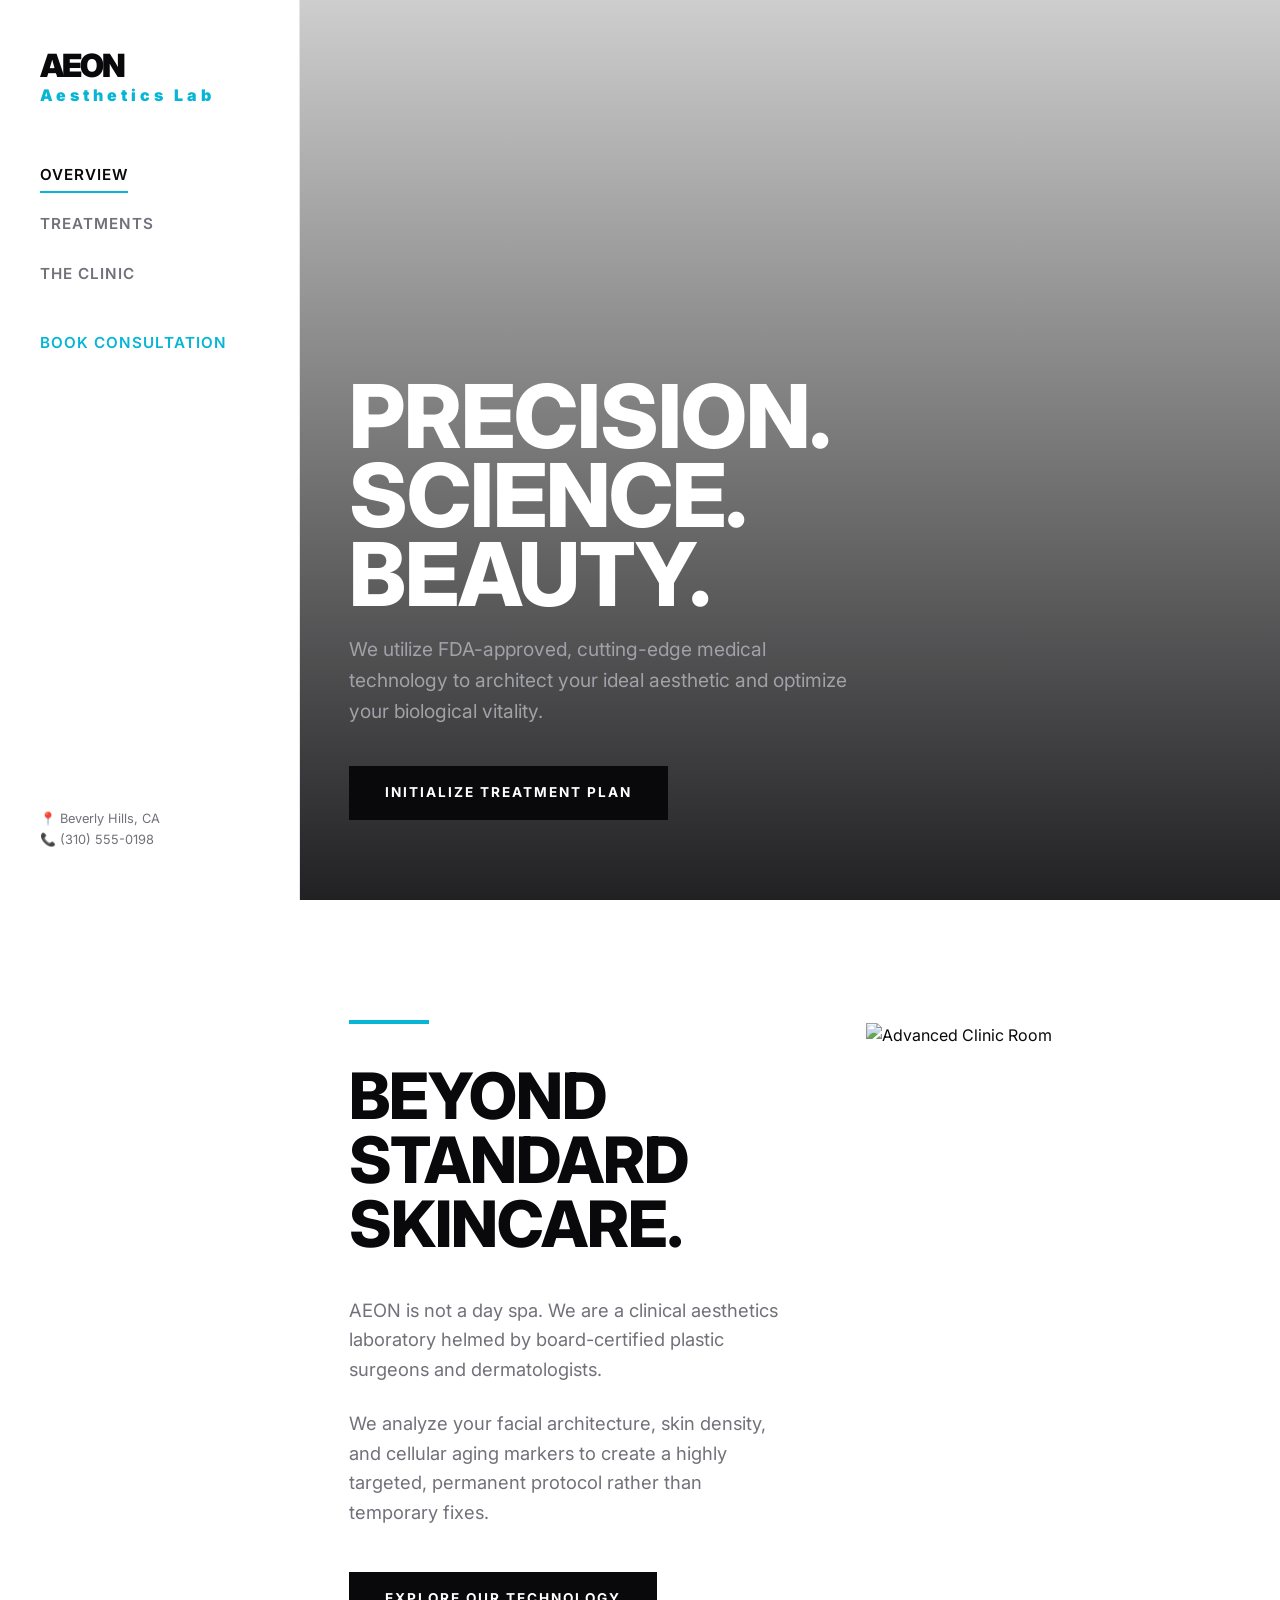
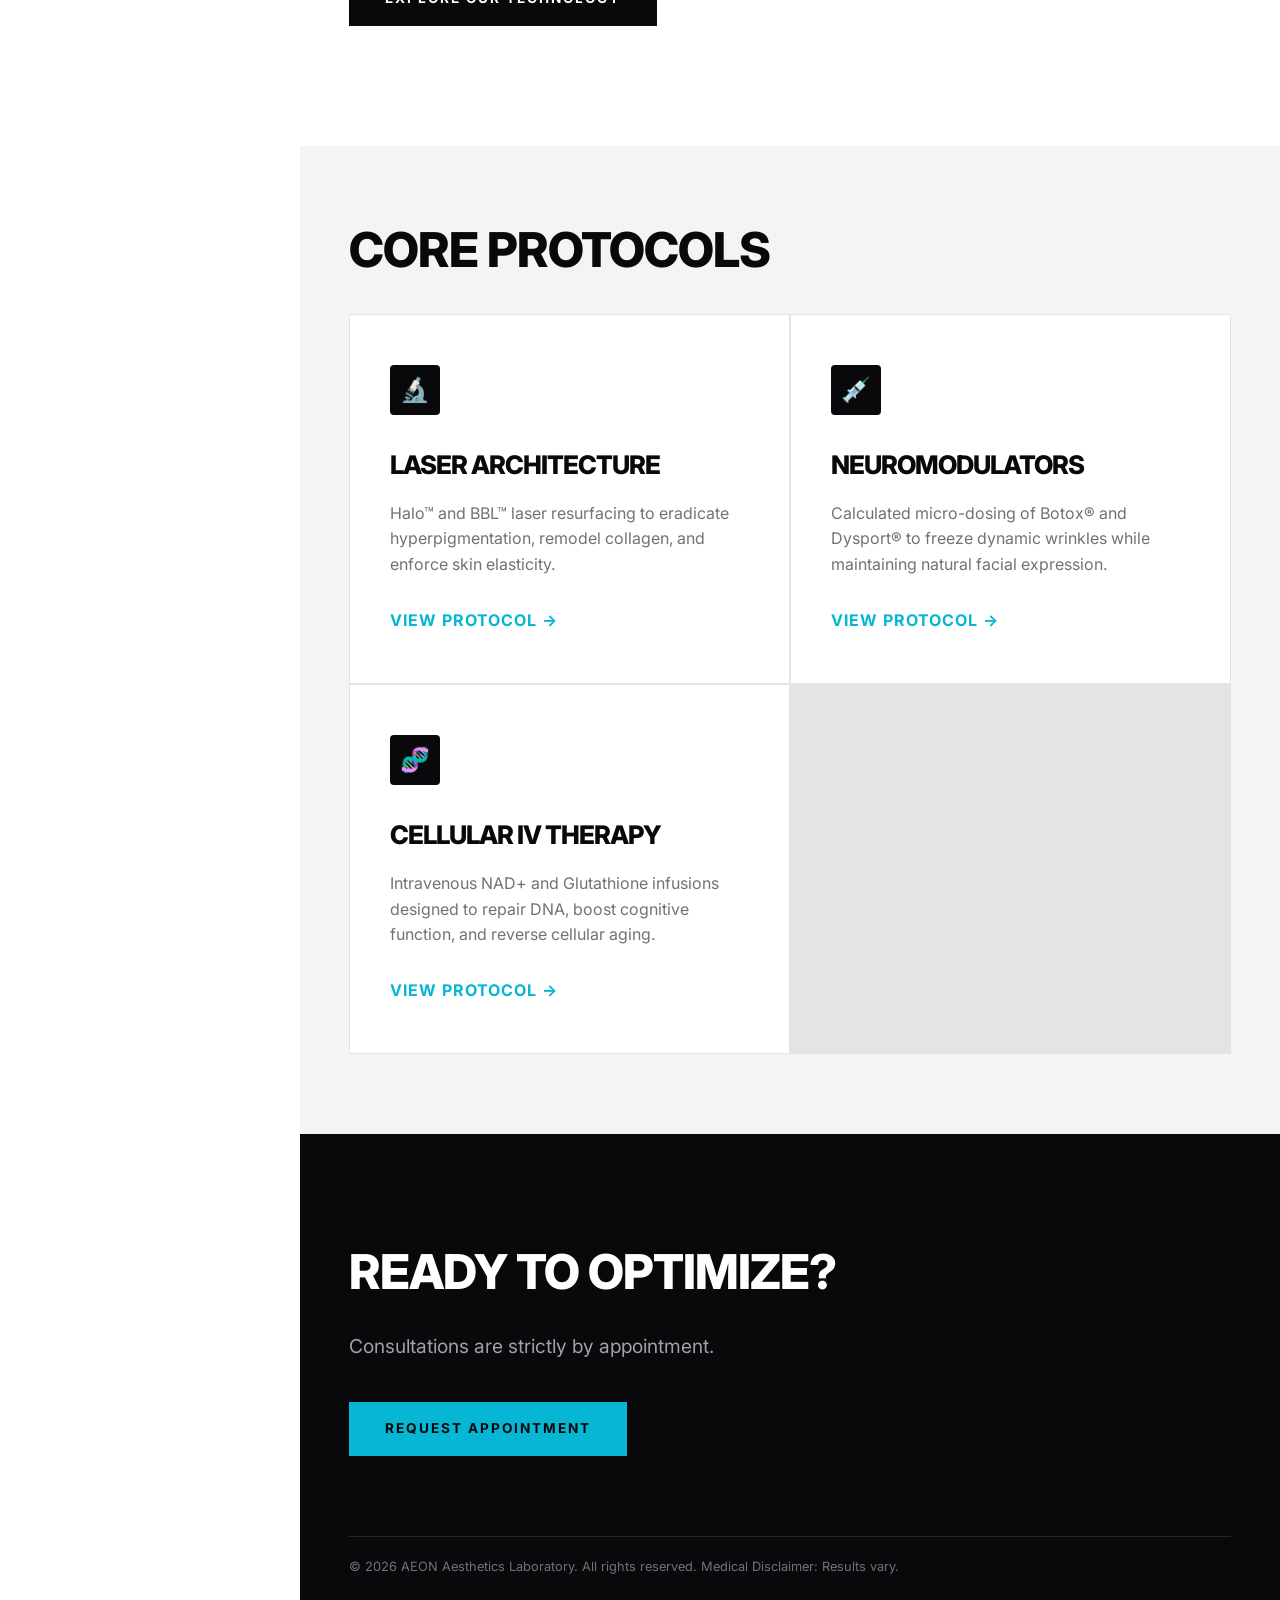
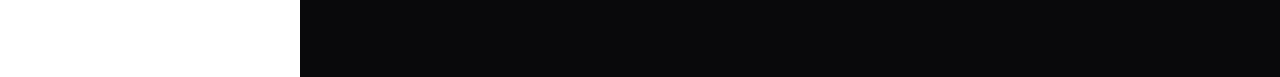
==== index.html @ 293fb9be "Initial template publish" ====
<!DOCTYPE html>
<html lang="en">
<head>
    <meta charset="UTF-8">
    <meta name="viewport" content="width=device-width, initial-scale=1.0">
    <title>AEON Aesthetics | Advanced Medical Spa</title>
    <link rel="stylesheet" href="style.css">
    <link href="https://fonts.googleapis.com/css2?family=Inter:wght@300;400;600;800;900&display=swap" rel="stylesheet">
</head>
<body>

    <aside class="sidebar">
        <div class="logo">AEON <span>Aesthetics Lab</span></div>
        <nav class="nav-links">
            <a href="index.html" class="active">Overview</a>
            <a href="services.html">Treatments</a>
            <a href="about.html">The Clinic</a>
            <a href="#consultation" style="color: var(--primary-accent); margin-top: 20px;">Book Consultation</a>
        </nav>
        <div class="sidebar-footer">
            <p>📍 Beverly Hills, CA</p>
            <p>📞 (310) 555-0198</p>
        </div>
    </aside>

    <main class="main-content">
        
        <section class="hero" style="background-image: url('https://images.unsplash.com/photo-1512290923902-8a9f81dc236c?q=80&w=1920&auto=format&fit=crop');">
            <div class="hero-overlay"></div>
            <div class="hero-content">
                <h1>Precision.<br>Science.<br>Beauty.</h1>
                <p>We utilize FDA-approved, cutting-edge medical technology to architect your ideal aesthetic and optimize your biological vitality.</p>
                <a href="#consultation" class="btn-solid">Initialize Treatment Plan</a>
            </div>
        </section>

        <section class="section-padding grid-asymmetric">
            <div class="text-block">
                <div class="accent-line"></div>
                <h2 class="section-title">Beyond Standard Skincare.</h2>
                <p>AEON is not a day spa. We are a clinical aesthetics laboratory helmed by board-certified plastic surgeons and dermatologists.</p>
                <p>We analyze your facial architecture, skin density, and cellular aging markers to create a highly targeted, permanent protocol rather than temporary fixes.</p>
                <a href="about.html" class="btn-solid" style="margin-top: 20px;">Explore Our Technology</a>
            </div>
            <img src="https://images.unsplash.com/photo-1579684385127-1ef15d508118?q=80&w=800&auto=format&fit=crop" alt="Advanced Clinic Room">
        </section>

        <section class="section-padding" style="background-color: var(--bg-secondary); padding-top: 80px; padding-bottom: 80px;">
            <h2 class="section-title" style="font-size: 3rem;">Core Protocols</h2>
            <div class="services-grid">
                <div class="service-card">
                    <div class="icon-box">🔬</div>
                    <h3>Laser Architecture</h3>
                    <p>Halo™ and BBL™ laser resurfacing to eradicate hyperpigmentation, remodel collagen, and enforce skin elasticity.</p>
                    <a href="services.html" style="font-weight: 700; color: var(--primary-accent); text-transform: uppercase; letter-spacing: 1px;">View Protocol &rarr;</a>
                </div>
                <div class="service-card">
                    <div class="icon-box">💉</div>
                    <h3>Neuromodulators</h3>
                    <p>Calculated micro-dosing of Botox® and Dysport® to freeze dynamic wrinkles while maintaining natural facial expression.</p>
                    <a href="services.html" style="font-weight: 700; color: var(--primary-accent); text-transform: uppercase; letter-spacing: 1px;">View Protocol &rarr;</a>
                </div>
                <div class="service-card">
                    <div class="icon-box">🧬</div>
                    <h3>Cellular IV Therapy</h3>
                    <p>Intravenous NAD+ and Glutathione infusions designed to repair DNA, boost cognitive function, and reverse cellular aging.</p>
                    <a href="services.html" style="font-weight: 700; color: var(--primary-accent); text-transform: uppercase; letter-spacing: 1px;">View Protocol &rarr;</a>
                </div>
            </div>
        </section>

        <footer id="consultation" style="padding: 100px 5%; background: var(--text-dark); color: var(--bg-main);">
            <h2 style="font-size: 3rem; margin-bottom: 20px;">Ready to Optimize?</h2>
            <p style="color: #a1a1aa; margin-bottom: 40px; font-size: 1.2rem;">Consultations are strictly by appointment.</p>
            <a href="mailto:booking@aeonaesthetics.com" class="btn-solid" style="background: var(--primary-accent); color: var(--text-dark);">Request Appointment</a>
            <div style="margin-top: 80px; border-top: 1px solid #27272a; padding-top: 20px; font-size: 0.8rem; color: #71717a;">
                &copy; 2026 AEON Aesthetics Laboratory. All rights reserved. Medical Disclaimer: Results vary.
            </div>
        </footer>

    </main>

</body>
</html>
---- style.css ----
/* --- Global Variables (High-Tech Clinical) --- */
:root {
    --bg-main: #ffffff; /* Pure Clinical White */
    --bg-secondary: #f4f4f5; /* Light Tech Gray */
    --primary-accent: #06b6d4; /* Electric Cyan / Medical Blue */
    --text-dark: #09090b; /* Pitch Black */
    --text-muted: #71717a;
    --border-light: #e4e4e7;
}

* { margin: 0; padding: 0; box-sizing: border-box; }

body {
    background-color: var(--bg-main);
    color: var(--text-dark);
    font-family: 'Inter', sans-serif; /* Highly legible, tech-forward font */
    line-height: 1.6;
    display: flex; /* Crucial for sidebar layout */
    animation: fadeIn 1s ease-out;
}

@keyframes fadeIn {
    0% { opacity: 0; filter: blur(5px); }
    100% { opacity: 1; filter: blur(0); }
}

h1, h2, h3 { font-weight: 800; letter-spacing: -1px; text-transform: uppercase; }

a { text-decoration: none; color: inherit; transition: all 0.3s ease; }

/* --- Vertical Sidebar Navigation --- */
.sidebar {
    position: fixed;
    top: 0; left: 0; width: 300px; height: 100vh;
    background: var(--bg-main);
    border-right: 1px solid var(--border-light);
    display: flex; flex-direction: column;
    padding: 50px 40px; z-index: 1000;
}

.logo { font-size: 2rem; font-weight: 900; letter-spacing: -2px; margin-bottom: 60px; line-height: 1; }
.logo span { color: var(--primary-accent); display: block; font-size: 1rem; letter-spacing: 4px; margin-top: 5px; }

.nav-links { display: flex; flex-direction: column; gap: 25px; font-weight: 600; font-size: 0.95rem; text-transform: uppercase; letter-spacing: 1px; }
.nav-links a { color: var(--text-muted); position: relative; width: fit-content; }
.nav-links a:hover, .nav-links a.active { color: var(--text-dark); }

.nav-links a::after {
    content: ''; position: absolute; width: 0; height: 2px;
    display: block; margin-top: 4px; left: 0;
    background: var(--primary-accent); transition: width 0.3s ease;
}
.nav-links a:hover::after, .nav-links a.active::after { width: 100%; }

.sidebar-footer { margin-top: auto; font-size: 0.8rem; color: var(--text-muted); }

/* --- Main Content Area --- */
.main-content {
    margin-left: 300px; /* Offset by sidebar width */
    width: calc(100% - 300px);
    min-height: 100vh;
}

/* --- Buttons --- */
.btn-solid {
    background-color: var(--text-dark); color: var(--bg-main);
    padding: 16px 36px; font-size: 0.85rem; font-weight: 700;
    text-transform: uppercase; letter-spacing: 2px; border: none; cursor: pointer;
    display: inline-block; transition: all 0.3s ease;
}
.btn-solid:hover { background-color: var(--primary-accent); color: var(--bg-main); transform: translateX(5px); }

/* --- Hero Section --- */
.hero {
    height: 100vh; background-size: cover; background-position: center;
    display: flex; align-items: flex-end; padding: 80px 5%; position: relative;
}
.hero-overlay {
    position: absolute; top: 0; left: 0; width: 100%; height: 100%;
    background: linear-gradient(to top, rgba(9,9,11,0.9) 0%, rgba(9,9,11,0.2) 100%);
}
.hero-content { position: relative; z-index: 10; max-width: 800px; color: var(--bg-main); }
.hero h1 { font-size: 5.5rem; line-height: 0.9; margin-bottom: 20px; }
.hero p { font-size: 1.2rem; color: #a1a1aa; max-width: 500px; margin-bottom: 40px; }

/* --- Sections & Asymmetrical Grids --- */
.section-padding { padding: 120px 5%; max-width: 1400px; }
.section-title { font-size: 4rem; color: var(--text-dark); margin-bottom: 40px; line-height: 1; }
.accent-line { width: 80px; height: 4px; background-color: var(--primary-accent); margin-bottom: 40px; }

.grid-asymmetric { display: grid; grid-template-columns: 1.2fr 1fr; gap: 80px; align-items: center; }
.grid-asymmetric img { width: 100%; height: 600px; object-fit: cover; filter: grayscale(20%); }
.text-block p { font-size: 1.15rem; color: var(--text-muted); margin-bottom: 25px; }

/* --- Clinical Service Cards --- */
.services-grid { display: grid; grid-template-columns: repeat(auto-fit, minmax(320px, 1fr)); gap: 2px; background: var(--border-light); border: 1px solid var(--border-light);}
.service-card { background: var(--bg-main); padding: 50px 40px; transition: background 0.3s ease; }
.service-card:hover { background: var(--bg-secondary); cursor: pointer; }
.service-card h3 { font-size: 1.6rem; margin-bottom: 15px; color: var(--text-dark); }
.service-card p { color: var(--text-muted); font-size: 1rem; margin-bottom: 30px; }
.icon-box { width: 50px; height: 50px; background: var(--text-dark); color: var(--bg-main); display: flex; align-items: center; justify-content: center; font-size: 1.5rem; margin-bottom: 30px; border-radius: 4px;}

/* --- Mobile Responsiveness --- */
@media (max-width: 1024px) {
    body { flex-direction: column; }
    .sidebar { position: relative; width: 100%; height: auto; border-right: none; border-bottom: 1px solid var(--border-light); flex-direction: row; justify-content: space-between; align-items: center; padding: 20px 5%; }
    .logo { margin-bottom: 0; font-size: 1.5rem; }
    .nav-links { display: none; /* Hidden on mobile for simple template */ }
    .sidebar-footer { display: none; }
    .main-content { margin-left: 0; width: 100%; }
    .hero h1 { font-size: 3.5rem; }
    .grid-asymmetric { grid-template-columns: 1fr; gap: 40px; }
    .grid-asymmetric img { height: 400px; }
}
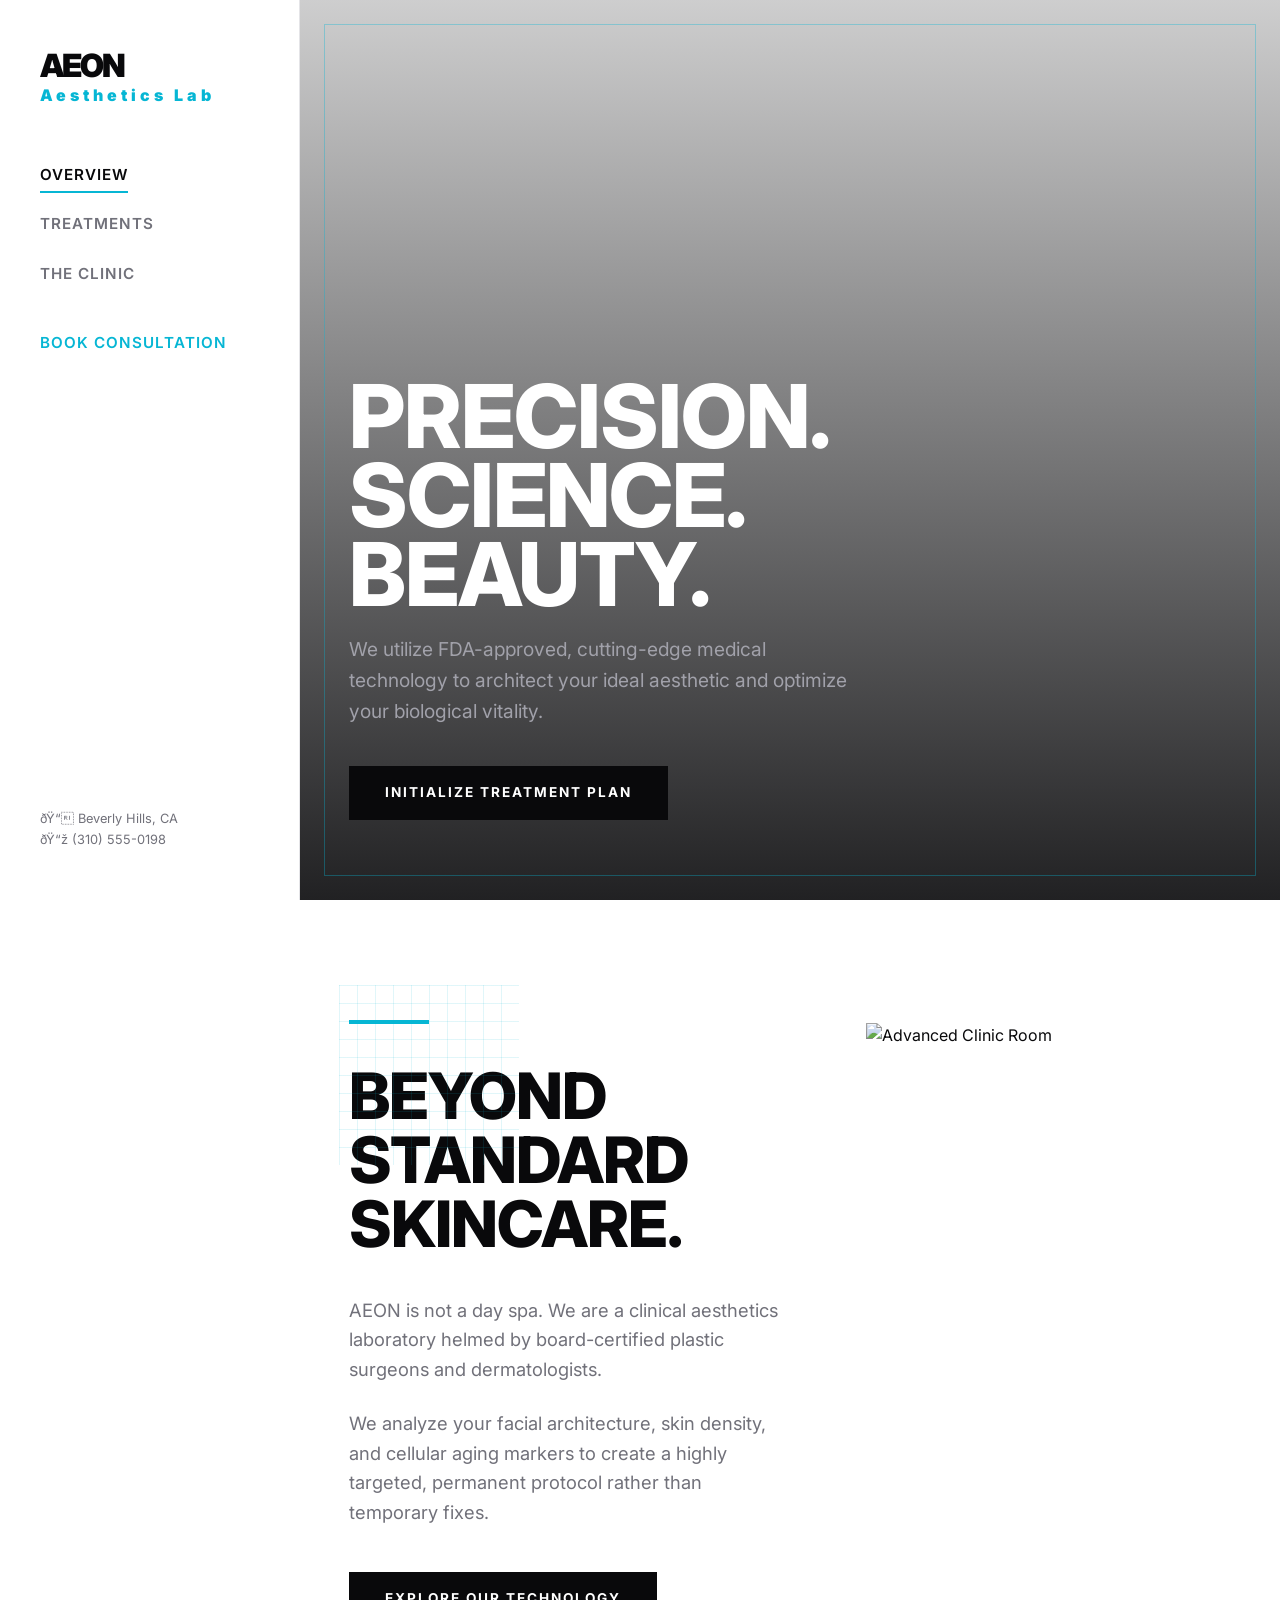
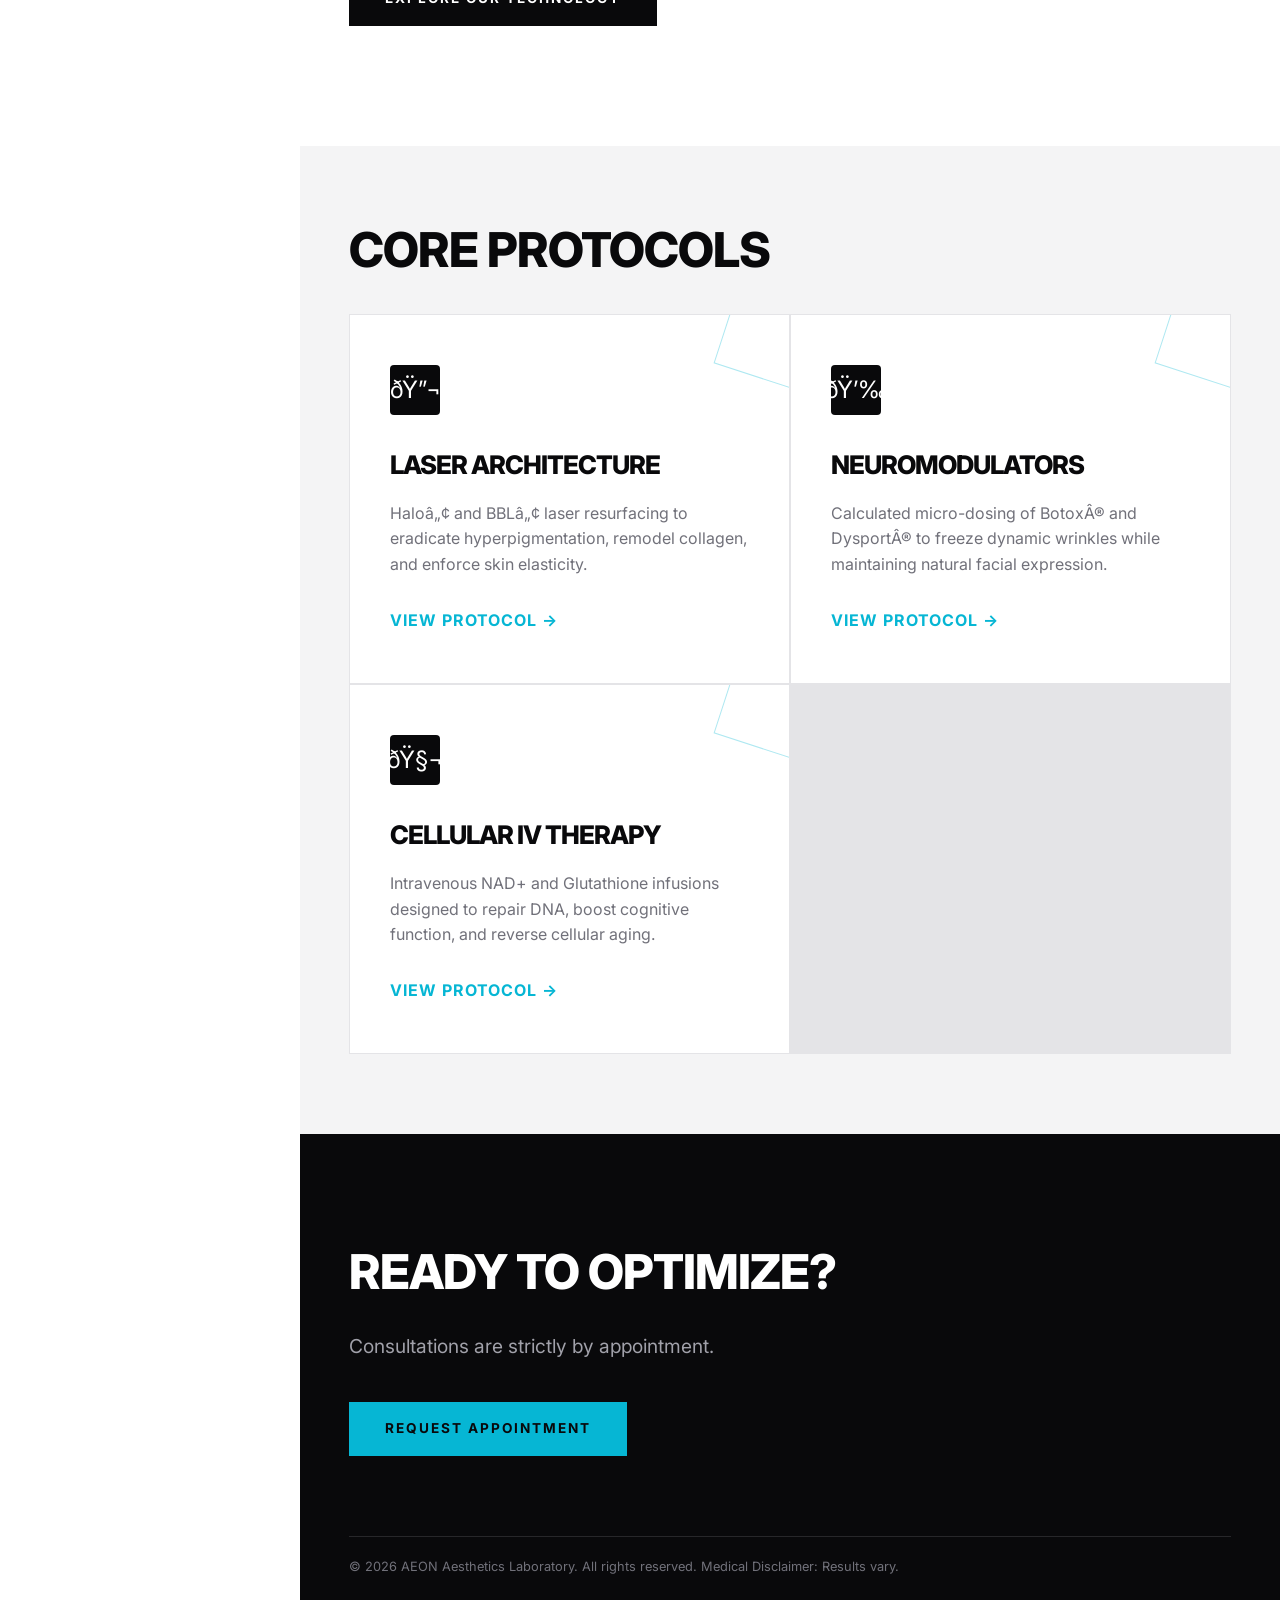
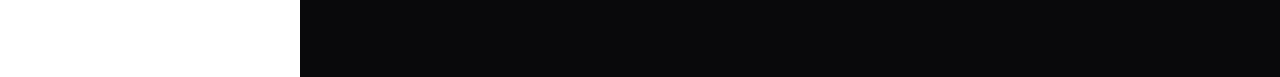
==== commit 23fa66aa: "Bust stylesheet cache for Cloudflare Pages" ====
--- a/index.html
+++ b/index.html
@@ -1,10 +1,10 @@
-<!DOCTYPE html>
+﻿<!DOCTYPE html>
 <html lang="en">
 <head>
     <meta charset="UTF-8">
     <meta name="viewport" content="width=device-width, initial-scale=1.0">
     <title>AEON Aesthetics | Advanced Medical Spa</title>
-    <link rel="stylesheet" href="style.css">
+    <link rel="stylesheet" href="style.css?v=20260514-premium-mobile">
     <link href="https://fonts.googleapis.com/css2?family=Inter:wght@300;400;600;800;900&display=swap" rel="stylesheet">
 </head>
 <body>
@@ -18,8 +18,8 @@
             <a href="#consultation" style="color: var(--primary-accent); margin-top: 20px;">Book Consultation</a>
         </nav>
         <div class="sidebar-footer">
-            <p>📍 Beverly Hills, CA</p>
-            <p>📞 (310) 555-0198</p>
+            <p>ðŸ“ Beverly Hills, CA</p>
+            <p>ðŸ“ž (310) 555-0198</p>
         </div>
     </aside>
 
@@ -49,19 +49,19 @@
             <h2 class="section-title" style="font-size: 3rem;">Core Protocols</h2>
             <div class="services-grid">
                 <div class="service-card">
-                    <div class="icon-box">🔬</div>
+                    <div class="icon-box">ðŸ”¬</div>
                     <h3>Laser Architecture</h3>
-                    <p>Halo™ and BBL™ laser resurfacing to eradicate hyperpigmentation, remodel collagen, and enforce skin elasticity.</p>
+                    <p>Haloâ„¢ and BBLâ„¢ laser resurfacing to eradicate hyperpigmentation, remodel collagen, and enforce skin elasticity.</p>
                     <a href="services.html" style="font-weight: 700; color: var(--primary-accent); text-transform: uppercase; letter-spacing: 1px;">View Protocol &rarr;</a>
                 </div>
                 <div class="service-card">
-                    <div class="icon-box">💉</div>
+                    <div class="icon-box">ðŸ’‰</div>
                     <h3>Neuromodulators</h3>
-                    <p>Calculated micro-dosing of Botox® and Dysport® to freeze dynamic wrinkles while maintaining natural facial expression.</p>
+                    <p>Calculated micro-dosing of BotoxÂ® and DysportÂ® to freeze dynamic wrinkles while maintaining natural facial expression.</p>
                     <a href="services.html" style="font-weight: 700; color: var(--primary-accent); text-transform: uppercase; letter-spacing: 1px;">View Protocol &rarr;</a>
                 </div>
                 <div class="service-card">
-                    <div class="icon-box">🧬</div>
+                    <div class="icon-box">ðŸ§¬</div>
                     <h3>Cellular IV Therapy</h3>
                     <p>Intravenous NAD+ and Glutathione infusions designed to repair DNA, boost cognitive function, and reverse cellular aging.</p>
                     <a href="services.html" style="font-weight: 700; color: var(--primary-accent); text-transform: uppercase; letter-spacing: 1px;">View Protocol &rarr;</a>
@@ -81,4 +81,4 @@
     </main>
 
 </body>
-</html>+</html>
--- a/style.css
+++ b/style.css
@@ -105,10 +105,210 @@
     body { flex-direction: column; }
     .sidebar { position: relative; width: 100%; height: auto; border-right: none; border-bottom: 1px solid var(--border-light); flex-direction: row; justify-content: space-between; align-items: center; padding: 20px 5%; }
     .logo { margin-bottom: 0; font-size: 1.5rem; }
-    .nav-links { display: none; /* Hidden on mobile for simple template */ }
+    .nav-links { display: none; /* Hidden on tablet for simple template */ }
     .sidebar-footer { display: none; }
     .main-content { margin-left: 0; width: 100%; }
     .hero h1 { font-size: 3.5rem; }
     .grid-asymmetric { grid-template-columns: 1fr; gap: 40px; }
     .grid-asymmetric img { height: 400px; }
-}+}
+
+@media (max-width: 768px) {
+    body {
+        line-height: 1.55;
+    }
+
+    .sidebar {
+        position: sticky;
+        top: 0;
+        display: block;
+        padding: 15px 16px 12px;
+        background: rgba(255, 255, 255, 0.94);
+        backdrop-filter: blur(14px);
+    }
+
+    .logo {
+        font-size: 1.35rem;
+        letter-spacing: -1px;
+        margin-bottom: 12px;
+    }
+
+    .logo span {
+        font-size: 0.72rem;
+        letter-spacing: 2px;
+    }
+
+    .nav-links {
+        display: flex;
+        flex-direction: row;
+        gap: 8px;
+        overflow-x: auto;
+        padding-bottom: 2px;
+        scrollbar-width: none;
+        font-size: 0.72rem;
+        letter-spacing: 0.8px;
+    }
+
+    .nav-links::-webkit-scrollbar { display: none; }
+
+    .nav-links a {
+        flex: 0 0 auto;
+        width: auto;
+        padding: 8px 10px;
+        background: var(--bg-secondary);
+        color: var(--text-dark);
+        border: 1px solid var(--border-light);
+    }
+
+    .nav-links a::after {
+        display: none;
+    }
+
+    .hero {
+        min-height: 620px;
+        height: auto;
+        padding: 58px 20px;
+        background-position: 58% center;
+    }
+
+    .hero-overlay {
+        background: linear-gradient(to top, rgba(9,9,11,0.92) 0%, rgba(9,9,11,0.18) 100%);
+    }
+
+    .hero h1 {
+        font-size: clamp(3.1rem, 16vw, 4.3rem);
+        letter-spacing: -1px;
+    }
+
+    .hero p {
+        font-size: 1rem;
+        margin-bottom: 28px;
+    }
+
+    .btn-solid {
+        width: 100%;
+        padding: 15px 18px;
+        text-align: center;
+    }
+
+    .section-padding {
+        padding: 66px 20px;
+    }
+
+    .section-title {
+        font-size: clamp(2.35rem, 12vw, 3.1rem);
+        margin-bottom: 28px;
+    }
+
+    .accent-line {
+        width: 58px;
+        height: 3px;
+        margin-bottom: 28px;
+    }
+
+    .grid-asymmetric {
+        gap: 30px;
+    }
+
+    .grid-asymmetric img {
+        height: 310px;
+        order: -1;
+    }
+
+    .text-block p {
+        font-size: 1rem;
+    }
+
+    .services-grid {
+        grid-template-columns: 1fr;
+        gap: 1px;
+    }
+
+    .service-card {
+        padding: 34px 24px;
+    }
+
+    .service-card h3 {
+        font-size: 1.28rem;
+        letter-spacing: 0;
+    }
+
+    .icon-box {
+        margin-bottom: 22px;
+    }
+
+    footer {
+        padding: 64px 20px !important;
+    }
+
+    footer h2 {
+        font-size: clamp(2.1rem, 11vw, 2.8rem) !important;
+    }
+}
+
+.hero {
+    overflow: hidden;
+}
+
+.hero::after {
+    content: "";
+    position: absolute;
+    inset: 24px;
+    border: 1px solid rgba(6, 182, 212, 0.35);
+    pointer-events: none;
+}
+
+.hero-content,
+.grid-asymmetric > *,
+.service-card {
+    min-width: 0;
+}
+
+.grid-asymmetric {
+    position: relative;
+}
+
+.grid-asymmetric::before {
+    content: "";
+    position: absolute;
+    inset: 10% auto auto 4%;
+    width: 180px;
+    height: 180px;
+    background:
+        linear-gradient(90deg, rgba(6, 182, 212, 0.12) 1px, transparent 1px),
+        linear-gradient(rgba(6, 182, 212, 0.12) 1px, transparent 1px);
+    background-size: 18px 18px;
+    pointer-events: none;
+}
+
+.service-card {
+    position: relative;
+    overflow: hidden;
+}
+
+.service-card::after {
+    content: "";
+    position: absolute;
+    right: -24px;
+    top: -24px;
+    width: 86px;
+    height: 86px;
+    border: 1px solid rgba(6, 182, 212, 0.32);
+    transform: rotate(18deg);
+}
+
+@media (max-width: 768px) {
+    .hero::after {
+        inset: 14px;
+    }
+
+    .nav-links {
+        flex-wrap: wrap;
+        justify-content: flex-start;
+        overflow: visible;
+    }
+
+    .nav-links a {
+        flex: 0 1 auto;
+    }
+}
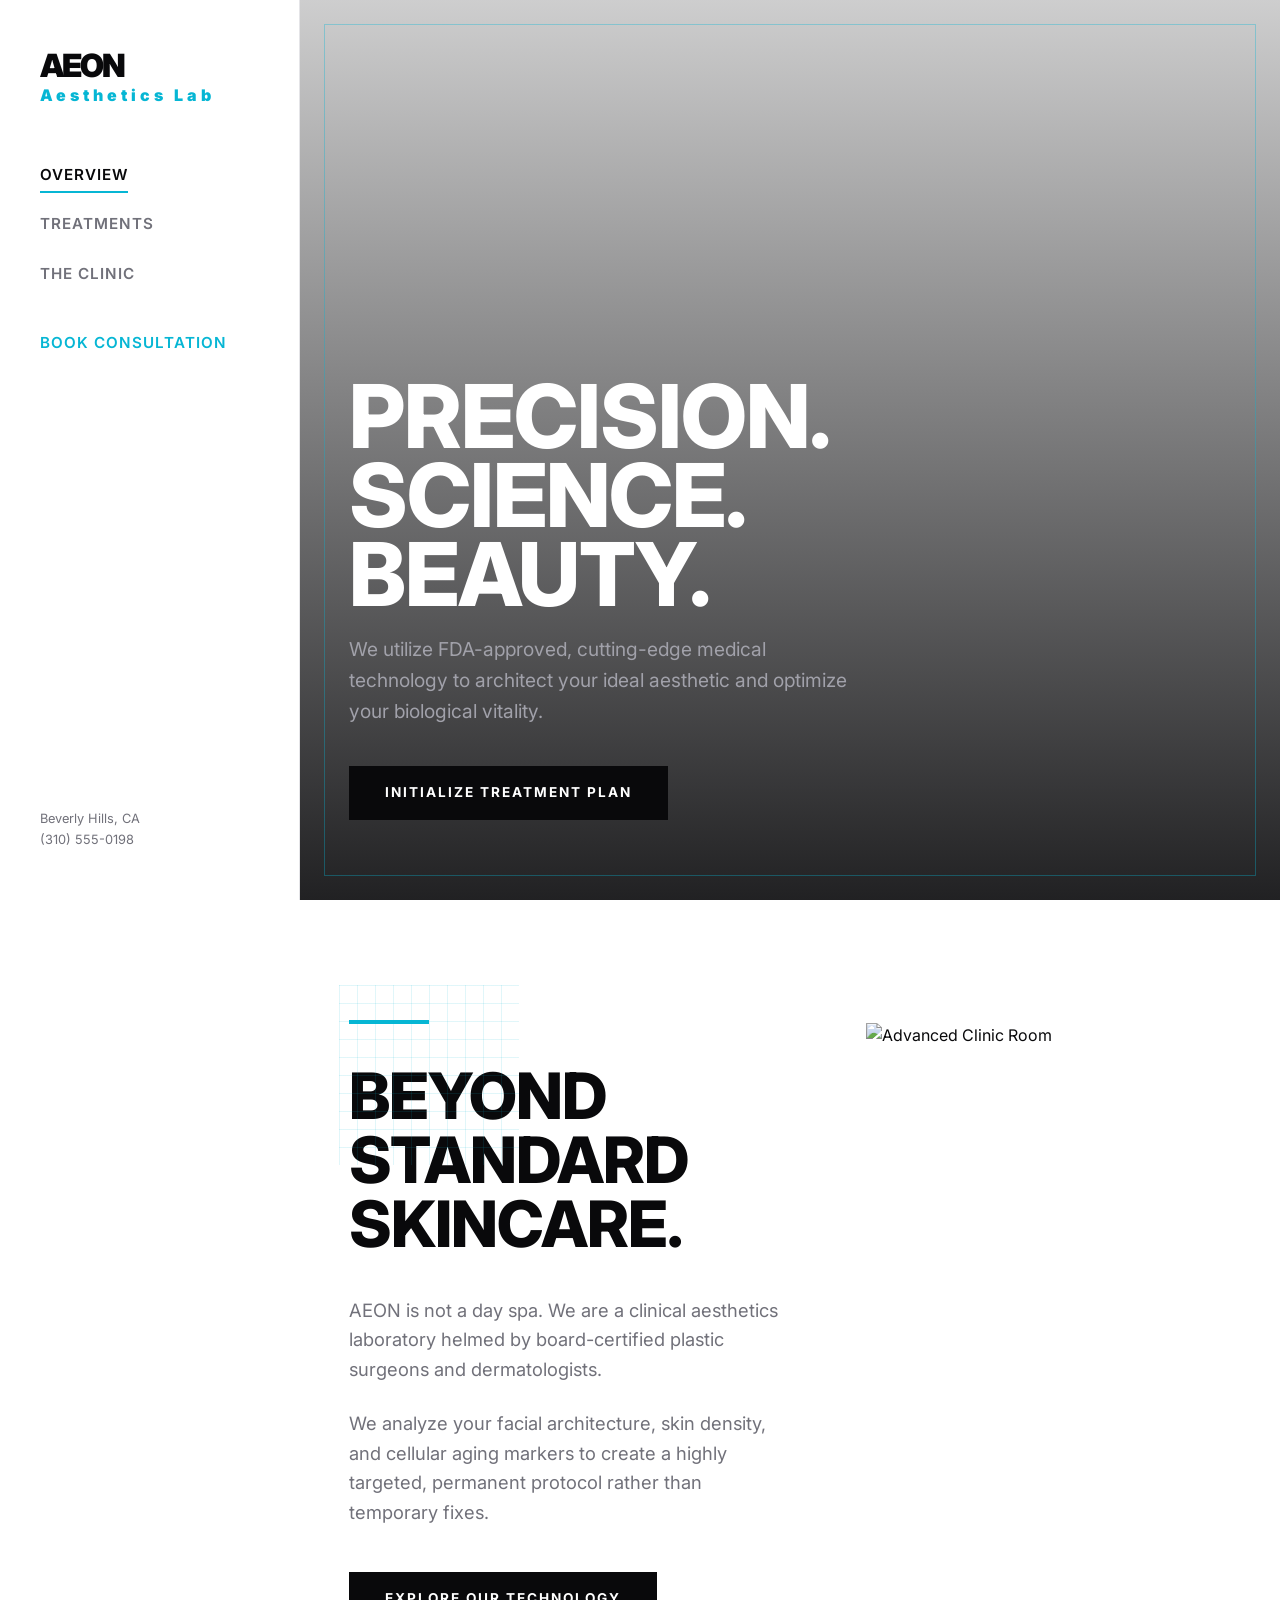
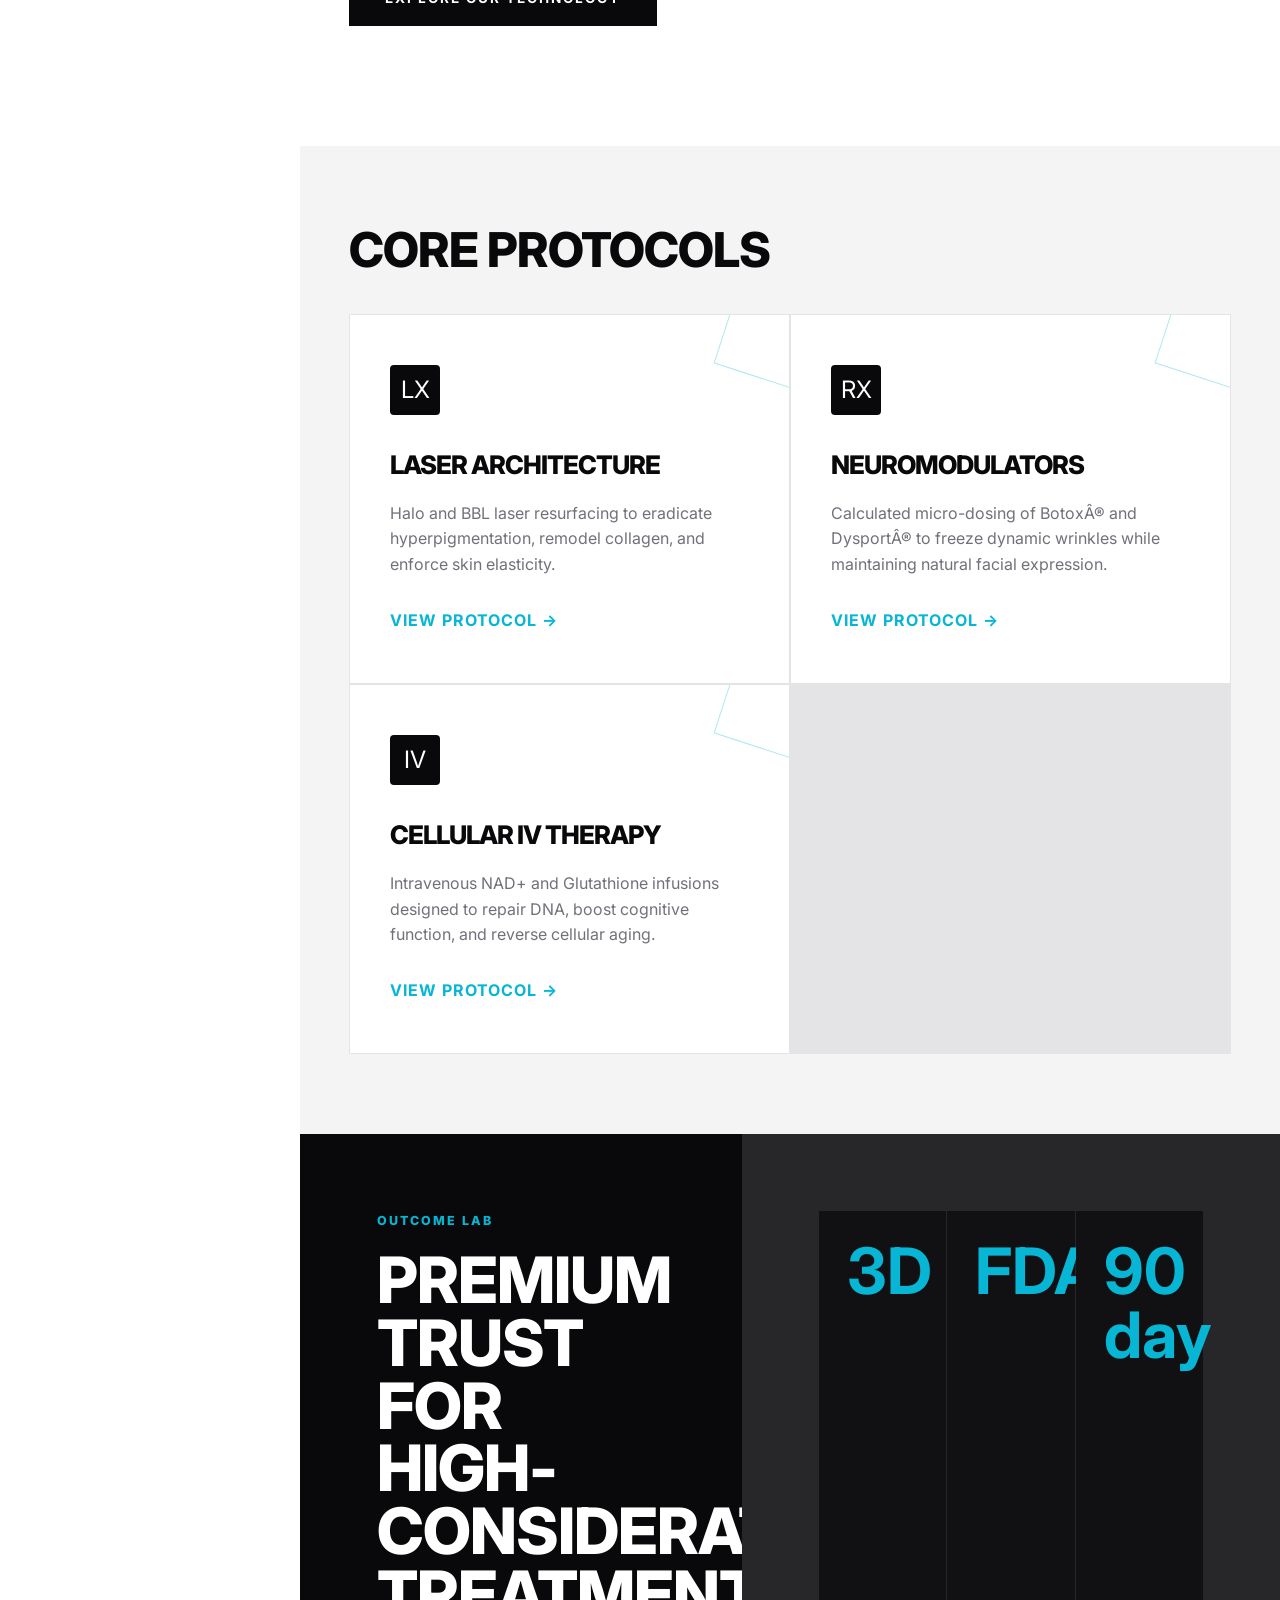
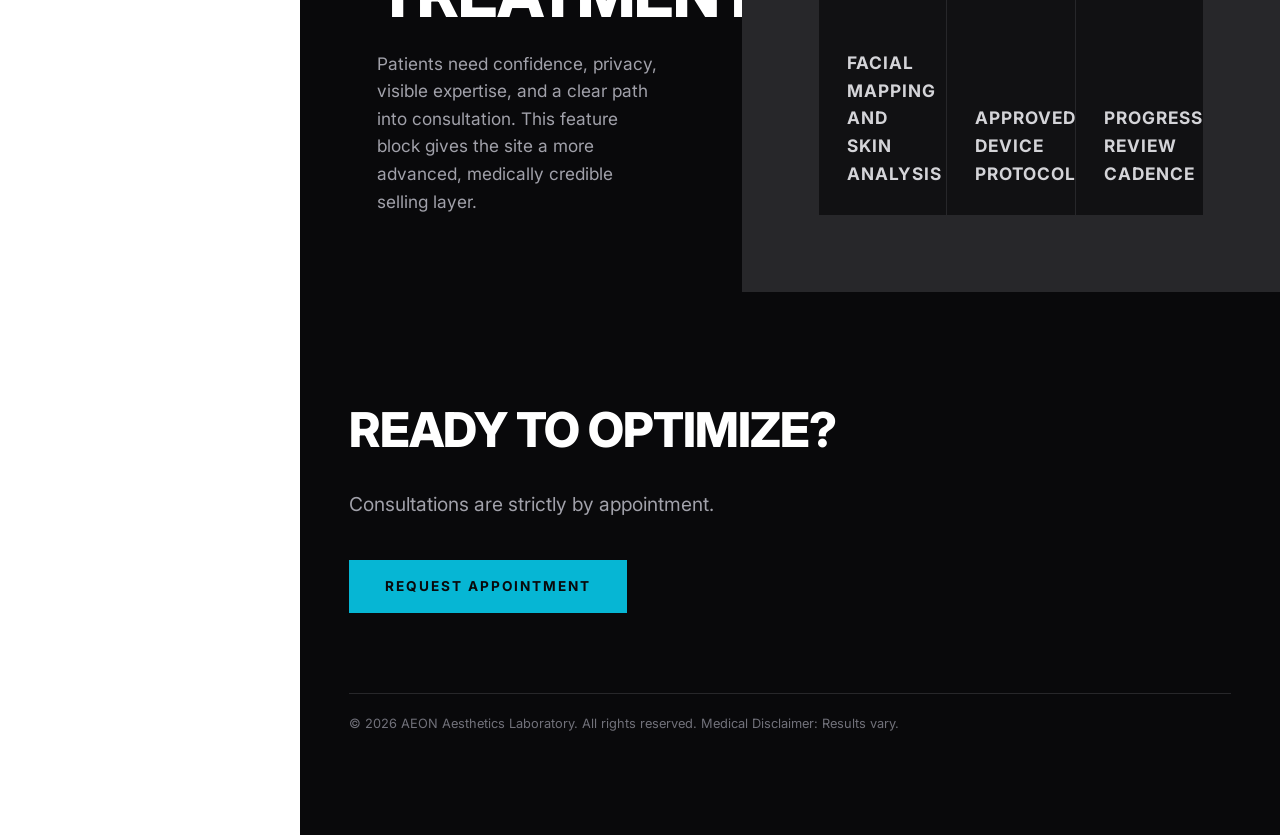
==== commit 22d2589d: "Add premium pitch polish" ====
--- a/index.html
+++ b/index.html
@@ -4,7 +4,7 @@
     <meta charset="UTF-8">
     <meta name="viewport" content="width=device-width, initial-scale=1.0">
     <title>AEON Aesthetics | Advanced Medical Spa</title>
-    <link rel="stylesheet" href="style.css?v=20260514-premium-mobile">
+    <link rel="stylesheet" href="style.css?v=20260514-premium-pitch">
     <link href="https://fonts.googleapis.com/css2?family=Inter:wght@300;400;600;800;900&display=swap" rel="stylesheet">
 </head>
 <body>
@@ -18,8 +18,8 @@
             <a href="#consultation" style="color: var(--primary-accent); margin-top: 20px;">Book Consultation</a>
         </nav>
         <div class="sidebar-footer">
-            <p>ðŸ“ Beverly Hills, CA</p>
-            <p>ðŸ“ž (310) 555-0198</p>
+            <p>Beverly Hills, CA</p>
+            <p>(310) 555-0198</p>
         </div>
     </aside>
 
@@ -49,23 +49,36 @@
             <h2 class="section-title" style="font-size: 3rem;">Core Protocols</h2>
             <div class="services-grid">
                 <div class="service-card">
-                    <div class="icon-box">ðŸ”¬</div>
+                    <div class="icon-box">LX</div>
                     <h3>Laser Architecture</h3>
-                    <p>Haloâ„¢ and BBLâ„¢ laser resurfacing to eradicate hyperpigmentation, remodel collagen, and enforce skin elasticity.</p>
+                    <p>Halo and BBL laser resurfacing to eradicate hyperpigmentation, remodel collagen, and enforce skin elasticity.</p>
                     <a href="services.html" style="font-weight: 700; color: var(--primary-accent); text-transform: uppercase; letter-spacing: 1px;">View Protocol &rarr;</a>
                 </div>
                 <div class="service-card">
-                    <div class="icon-box">ðŸ’‰</div>
+                    <div class="icon-box">RX</div>
                     <h3>Neuromodulators</h3>
                     <p>Calculated micro-dosing of BotoxÂ® and DysportÂ® to freeze dynamic wrinkles while maintaining natural facial expression.</p>
                     <a href="services.html" style="font-weight: 700; color: var(--primary-accent); text-transform: uppercase; letter-spacing: 1px;">View Protocol &rarr;</a>
                 </div>
                 <div class="service-card">
-                    <div class="icon-box">ðŸ§¬</div>
+                    <div class="icon-box">IV</div>
                     <h3>Cellular IV Therapy</h3>
                     <p>Intravenous NAD+ and Glutathione infusions designed to repair DNA, boost cognitive function, and reverse cellular aging.</p>
                     <a href="services.html" style="font-weight: 700; color: var(--primary-accent); text-transform: uppercase; letter-spacing: 1px;">View Protocol &rarr;</a>
                 </div>
+            </div>
+        </section>
+
+        <section class="outcome-lab">
+            <div>
+                <span>Outcome Lab</span>
+                <h2>Premium trust for high-consideration treatments.</h2>
+                <p>Patients need confidence, privacy, visible expertise, and a clear path into consultation. This feature block gives the site a more advanced, medically credible selling layer.</p>
+            </div>
+            <div class="lab-grid">
+                <article><strong>3D</strong><p>facial mapping and skin analysis</p></article>
+                <article><strong>FDA</strong><p>approved device protocols</p></article>
+                <article><strong>90 day</strong><p>progress review cadence</p></article>
             </div>
         </section>
 
--- a/style.css
+++ b/style.css
@@ -99,6 +99,65 @@
 .service-card h3 { font-size: 1.6rem; margin-bottom: 15px; color: var(--text-dark); }
 .service-card p { color: var(--text-muted); font-size: 1rem; margin-bottom: 30px; }
 .icon-box { width: 50px; height: 50px; background: var(--text-dark); color: var(--bg-main); display: flex; align-items: center; justify-content: center; font-size: 1.5rem; margin-bottom: 30px; border-radius: 4px;}
+
+/* --- Outcome Lab --- */
+.outcome-lab {
+    display: grid;
+    grid-template-columns: 0.9fr 1.1fr;
+    gap: 2px;
+    background: var(--text-dark);
+    color: var(--bg-main);
+}
+.outcome-lab > * {
+    min-width: 0;
+}
+.outcome-lab > div {
+    padding: clamp(42px, 6vw, 90px);
+}
+.outcome-lab span {
+    color: var(--primary-accent);
+    display: block;
+    font-size: 0.78rem;
+    font-weight: 800;
+    letter-spacing: 2px;
+    text-transform: uppercase;
+    margin-bottom: 18px;
+}
+.outcome-lab h2 {
+    color: var(--bg-main);
+    font-size: clamp(2.3rem, 5vw, 4.4rem);
+    line-height: 0.98;
+    margin-bottom: 24px;
+}
+.outcome-lab p {
+    color: #a1a1aa;
+    font-size: 1.08rem;
+}
+.lab-grid {
+    display: grid;
+    grid-template-columns: repeat(3, minmax(0, 1fr));
+    gap: 1px;
+    background: #27272a;
+}
+.lab-grid article {
+    display: flex;
+    flex-direction: column;
+    justify-content: space-between;
+    min-height: 320px;
+    padding: 28px;
+    background: #111113;
+}
+.lab-grid strong {
+    color: var(--primary-accent);
+    font-size: clamp(2.4rem, 5vw, 4rem);
+    line-height: 1;
+}
+.lab-grid p {
+    color: #d4d4d8;
+    text-transform: uppercase;
+    font-weight: 700;
+    letter-spacing: 1px;
+}
 
 /* --- Mobile Responsiveness --- */
 @media (max-width: 1024px) {
@@ -224,6 +283,20 @@
         gap: 1px;
     }
 
+    .outcome-lab,
+    .lab-grid {
+        grid-template-columns: 1fr;
+    }
+
+    .outcome-lab > div {
+        padding: 44px 20px;
+    }
+
+    .lab-grid article {
+        min-height: 190px;
+        padding: 28px 22px;
+    }
+
     .service-card {
         padding: 34px 24px;
     }
